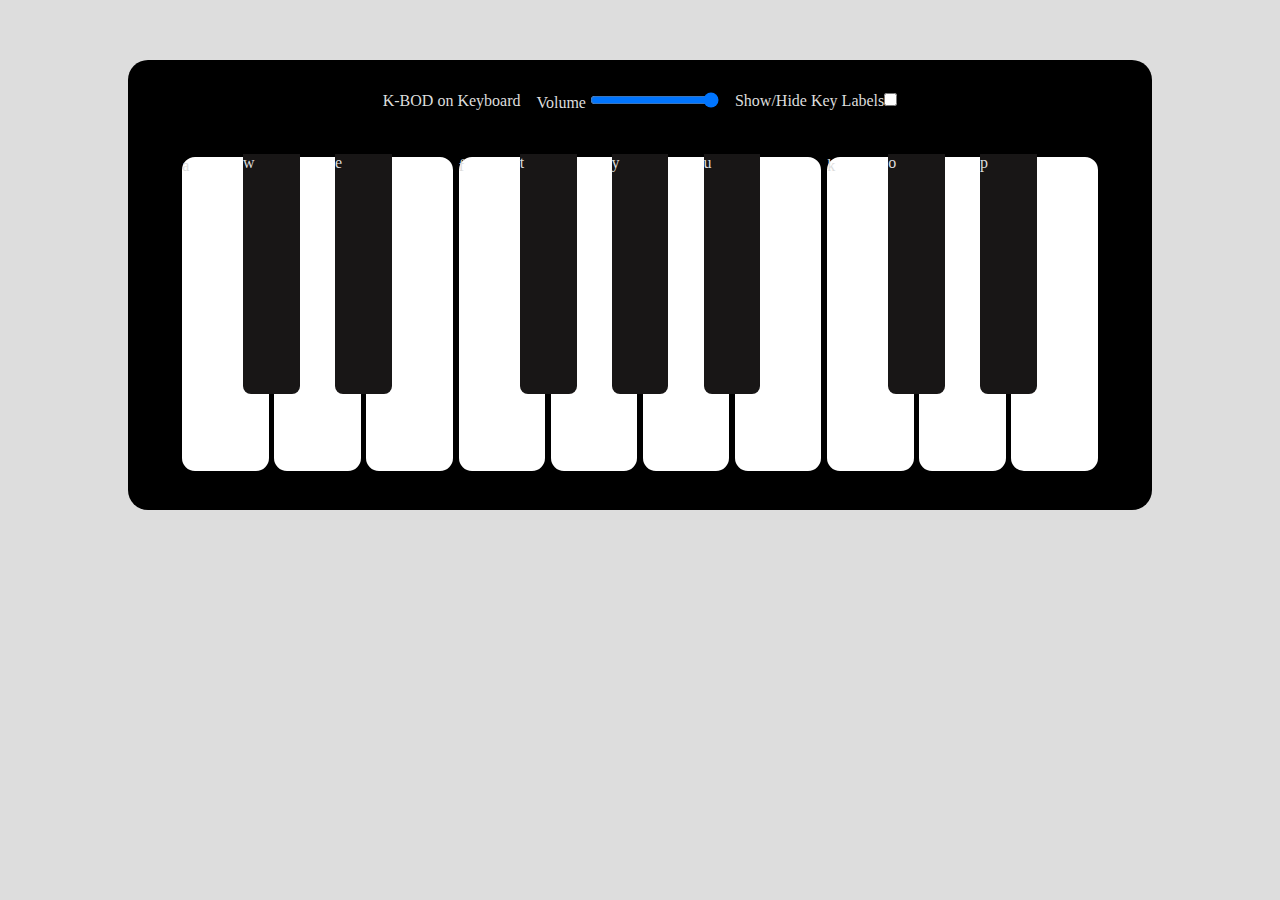
==== piano.html @ 472225c0 "Piano UI 90% done" ====
<!DOCTYPE html>
<html lang="en">
<head>
    <meta charset="UTF-8">
    <meta http-equiv="X-UA-Compatible" content="IE=edge">
    <meta name="viewport" content="width=device-width, initial-scale=1.0">
    <link rel="stylesheet" href="./style.css">
    <script src="./script.js" defer></script>
    <title>Piano JS Project</title>
</head>
<body>
    <div class="piano-wrapper">
        <div class="header">
            <div class="project-title">K-BOD on Keyboard</div>
            <div class="volume"><span>Volume <input type="range" min="0" max="1" value="0.7"></span></div>
            <div class="toggle-hide-keys">
                <span>Show/Hide Key Labels<input type="checkbox" /></span>
            </div>
        </div>
            <ul class="keyboard">
                <li class="key white">a</li>
                <li class="key black">w</li>
                <li class="key white">s</li>
                <li class="key black">e</li>
                <li class="key white">d</li>
                <li class="key white">f</li>
                <li class="key black">t</li>
                <li class="key white">g</li>
                <li class="key black">y</li>
                <li class="key white">h</li>
                <li class="key black">u</li>
                <li class="key white">j</li>
                <li class="key white">k</li>
                <li class="key black">o</li>
                <li class="key white">l</li>
                <li class="key black">p</li>
                <li class="key white">;</li>
            </ul>
    </div>
</body>
</html>
---- style.css ----
*{
    padding: 0;
    margin: 0;
    box-sizing: border-box;
}
body{
    background-color: #ddd;
}
.piano-wrapper{
    width: 80%;
    height: 450px;
    margin-inline: auto;
    margin-top: 60px;
    background-color: black;
    border-radius: 20px;
    display: flex;
    flex-direction: column;
    gap: 10px;
    color: #ddd;
    /* justify-content: center; */
    align-items: center;
}
.header{
    margin-inline: 2rem;
    margin-top: 2rem;
    display: flex;
    gap: 1rem;
}
.keyboard{
    width: 90%;
    height: 30rem;
    /* margin-inline: 2rem; */
    display: flex;
    list-style: none;
    /* align-items: center; */
    flex-direction: row;
    /* justify-content: center; */
    /* background-color: aqua; */
    margin-bottom: 3rem;
    margin-top: 2rem;

}
.keyboard .key{
    color: #ddd;
}
.keyboard .white{
    width: 8rem;
    height: 20rem;
    background-color: #fff;
    border-radius: 1rem;
    border: solid black;
}
.keyboard .black{
    width: 5rem;
    height: 15rem;
    background-color: rgb(24, 22, 22);
    border-radius: 0 0 0.5rem 0.5rem;
    z-index: 2;
    margin-inline: -1.8rem;
}
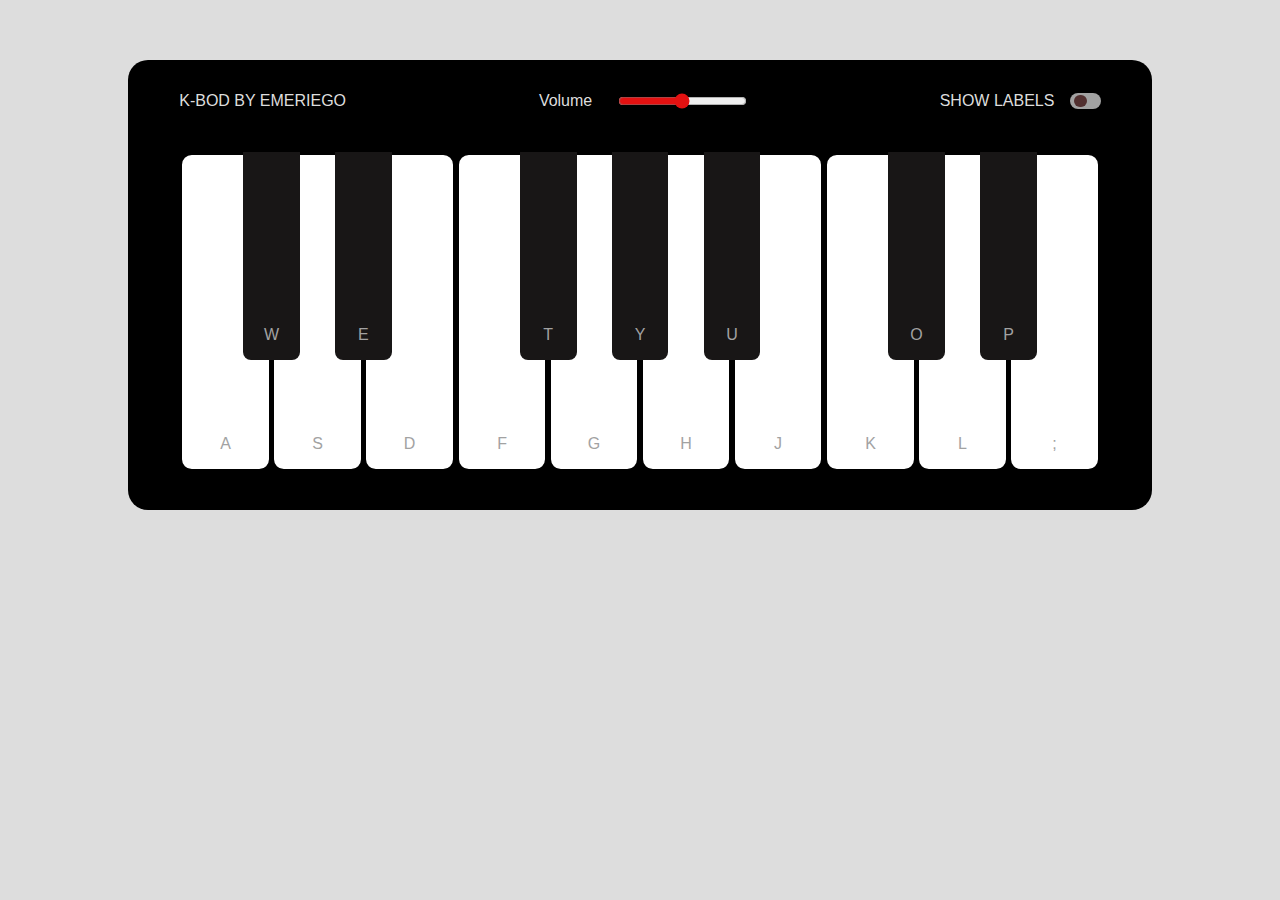
==== commit cdd4235e: "toggle button added" ====
--- a/piano.html
+++ b/piano.html
@@ -11,10 +11,10 @@
 <body>
     <div class="piano-wrapper">
         <div class="header">
-            <div class="project-title">K-BOD on Keyboard</div>
-            <div class="volume"><span>Volume <input type="range" min="0" max="1" value="0.7"></span></div>
-            <div class="toggle-hide-keys">
-                <span>Show/Hide Key Labels<input type="checkbox" /></span>
+            <div class="project-title">K-BOD BY EMERIEGO</div>
+            <div class="volume"><span>Volume </span> <input type="range"></div>
+            <div class="toggle-keys">
+                <span>Show Labels</span><input type="checkbox" />
             </div>
         </div>
             <ul class="keyboard">
--- a/style.css
+++ b/style.css
@@ -2,6 +2,7 @@
     padding: 0;
     margin: 0;
     box-sizing: border-box;
+    font-family: Arial, Helvetica, sans-serif;
 }
 body{
     background-color: #ddd;
@@ -21,10 +22,14 @@
     align-items: center;
 }
 .header{
-    margin-inline: 2rem;
+    width: 90%;
+    /* padding: 1rem; */
+    /* margin-inline: 1rem; */
     margin-top: 2rem;
     display: flex;
-    gap: 1rem;
+    flex-direction: row;
+    align-items: center;
+    justify-content: space-between;
 }
 .keyboard{
     width: 90%;
@@ -41,20 +46,90 @@
 
 }
 .keyboard .key{
-    color: #ddd;
+    color: #a2a2a2;
+    align-items: center;
+    text-transform: uppercase;
+    font-family: Arial, Helvetica, sans-serif;
+    font-size: 1rem;
+    display: flex;
+    align-items: flex-end;
+    justify-content: center;
+    padding-bottom: 1rem;
 }
+
 .keyboard .white{
     width: 8rem;
     height: 20rem;
     background-color: #fff;
-    border-radius: 1rem;
+    border-radius: 0.8rem;
     border: solid black;
 }
 .keyboard .black{
     width: 5rem;
-    height: 15rem;
+    height: 13rem;
     background-color: rgb(24, 22, 22);
     border-radius: 0 0 0.5rem 0.5rem;
     z-index: 2;
     margin-inline: -1.8rem;
 }
+.volume{
+    width: 13rem;
+    display: flex;
+    flex-direction: row;
+    justify-content: space-between;
+    align-items: center;
+    font-family: Arial, Helvetica, sans-serif;
+}
+.volume input{
+    accent-color: #e41111;
+    background-color: transparent;
+    cursor: pointer;
+
+}
+/* .volume input[type="range"]::-webkit-slider-runnable-track {
+    background: #053a5f;
+    height: 0.2rem;
+  } */
+.toggle-keys{
+    text-transform: uppercase;
+    display: flex;
+    align-items: center;
+    justify-content: center;
+}
+.toggle-keys input{
+    width: 1.9rem;
+    height: 1rem;
+    border-radius: 1rem;
+    background-color: #a2a2a2;
+    appearance: none;
+    margin-left: 1rem;
+    align-self: center;
+    position: relative;
+    cursor: pointer;
+}
+.toggle-keys input::before{
+    content: "";
+    width: 0.8rem;
+    height: 0.8rem;
+    border-radius: 0.6rem;
+    background-color: #523030;
+    appearance: none;
+    /* margin-left: 1rem; */
+    align-self: center;
+    position: absolute;
+    top: 10%;
+    left: 4px;
+}
+.toggle-keys input:checked:before{
+    content: "";
+    width: 0.8rem;
+    height: 0.8rem;
+    border-radius: 0.6rem;
+    background-color: #b50f0f;
+    appearance: none;
+    /* margin-left: 1rem; */
+    align-self: center;
+    position: absolute;
+    top: 10%;
+    left: 14px;
+}
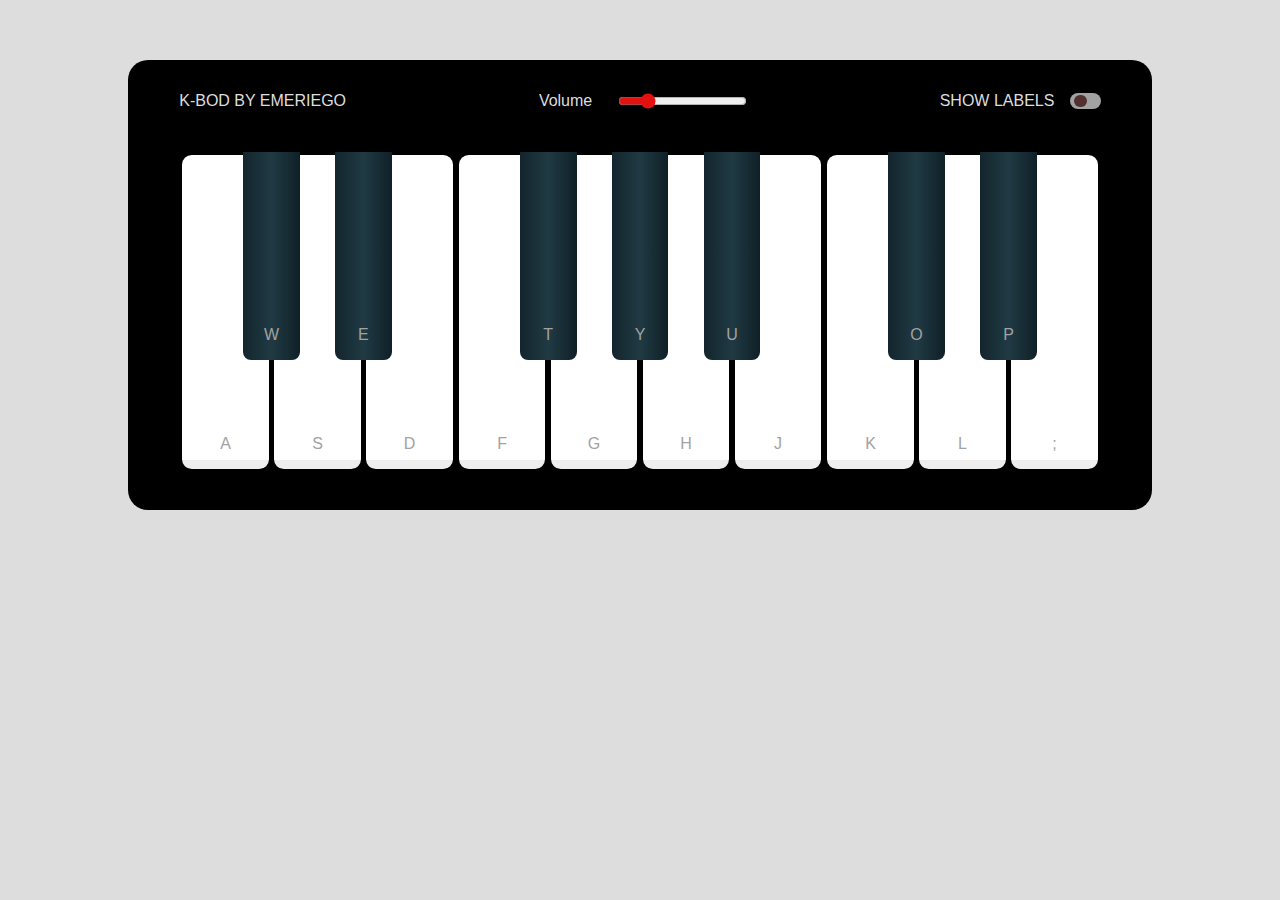
==== commit 79d08895: "piano project completed" ====
--- a/piano.html
+++ b/piano.html
@@ -12,29 +12,29 @@
     <div class="piano-wrapper">
         <div class="header">
             <div class="project-title">K-BOD BY EMERIEGO</div>
-            <div class="volume"><span>Volume </span> <input type="range"></div>
+            <div class="volume"><span>Volume </span> <input type="range" min = "0" max = "1", step = "any" value="0.2"></div>
             <div class="toggle-keys">
                 <span>Show Labels</span><input type="checkbox" />
             </div>
         </div>
             <ul class="keyboard">
-                <li class="key white">a</li>
-                <li class="key black">w</li>
-                <li class="key white">s</li>
-                <li class="key black">e</li>
-                <li class="key white">d</li>
-                <li class="key white">f</li>
-                <li class="key black">t</li>
-                <li class="key white">g</li>
-                <li class="key black">y</li>
-                <li class="key white">h</li>
-                <li class="key black">u</li>
-                <li class="key white">j</li>
-                <li class="key white">k</li>
-                <li class="key black">o</li>
-                <li class="key white">l</li>
-                <li class="key black">p</li>
-                <li class="key white">;</li>
+                <li class="key white" data-k = "a">a</li>
+                <li class="key black" data-k = "w">w</li>
+                <li class="key white" data-k = "s">s</li> 
+                <li class="key black" data-k = "e">e</li>
+                <li class="key white" data-k = "d">d</li>
+                <li class="key white" data-k = "f">f</li>
+                <li class="key black" data-k = "t">t</li>
+                <li class="key white" data-k = "g">g</li>
+                <li class="key black" data-k = "y">y</li>
+                <li class="key white" data-k = "h">h</li>
+                <li class="key black" data-k = "u">u</li>
+                <li class="key white" data-k = "j">j</li>
+                <li class="key white" data-k = "k">k</li>
+                <li class="key black" data-k = "o">o</li>
+                <li class="key white" data-k = "l">l</li>
+                <li class="key black" data-k = "p">p</li>
+                <li class="key white" data-k = ";">;</li>
             </ul>
     </div>
 </body>
--- a/style.css
+++ b/style.css
@@ -63,6 +63,16 @@
     background-color: #fff;
     border-radius: 0.8rem;
     border: solid black;
+    transition: all 500ms ease;
+    background: linear-gradient(#fff 97%, #eee 3%);
+}
+.keyboard .white:active{
+    box-shadow: inset -5px 5px 20px rgba(0, 0, 0, 0.2);
+    background: linear-gradient(#fff, rgb(193, 191, 191));
+}
+.white.active{
+    box-shadow: inset -5px 5px 20px rgba(0, 0, 0, 0.2);
+    background: linear-gradient(#fff, rgb(193, 191, 191));
 }
 .keyboard .black{
     width: 5rem;
@@ -71,6 +81,17 @@
     border-radius: 0 0 0.5rem 0.5rem;
     z-index: 2;
     margin-inline: -1.8rem;
+    background: #0F2027;  /* fallback for old browsers */
+    background: -webkit-linear-gradient(to right, #152830, #203A43, #0F2027);  /* Chrome 10-25, Safari 5.1-6 */
+    background: linear-gradient(to right, #13252d, #203A43, #0F2027);
+}
+.black.active{
+    box-shadow: inset -5px 5px 20px rgba(255, 255, 255, 0.2);
+    background: linear-gradient(rgb(2, 2, 2), rgb(82, 81, 81));
+}
+.keyboard .black:active{
+    box-shadow: inset -5px 5px 20px rgba(255, 255, 255, 0.2);
+    background: linear-gradient(rgb(2, 2, 2), rgb(82, 81, 81));
 }
 .volume{
     width: 13rem;
@@ -133,3 +154,6 @@
     top: 10%;
     left: 14px;
 }
+.key.hide{
+    color: transparent;
+}
